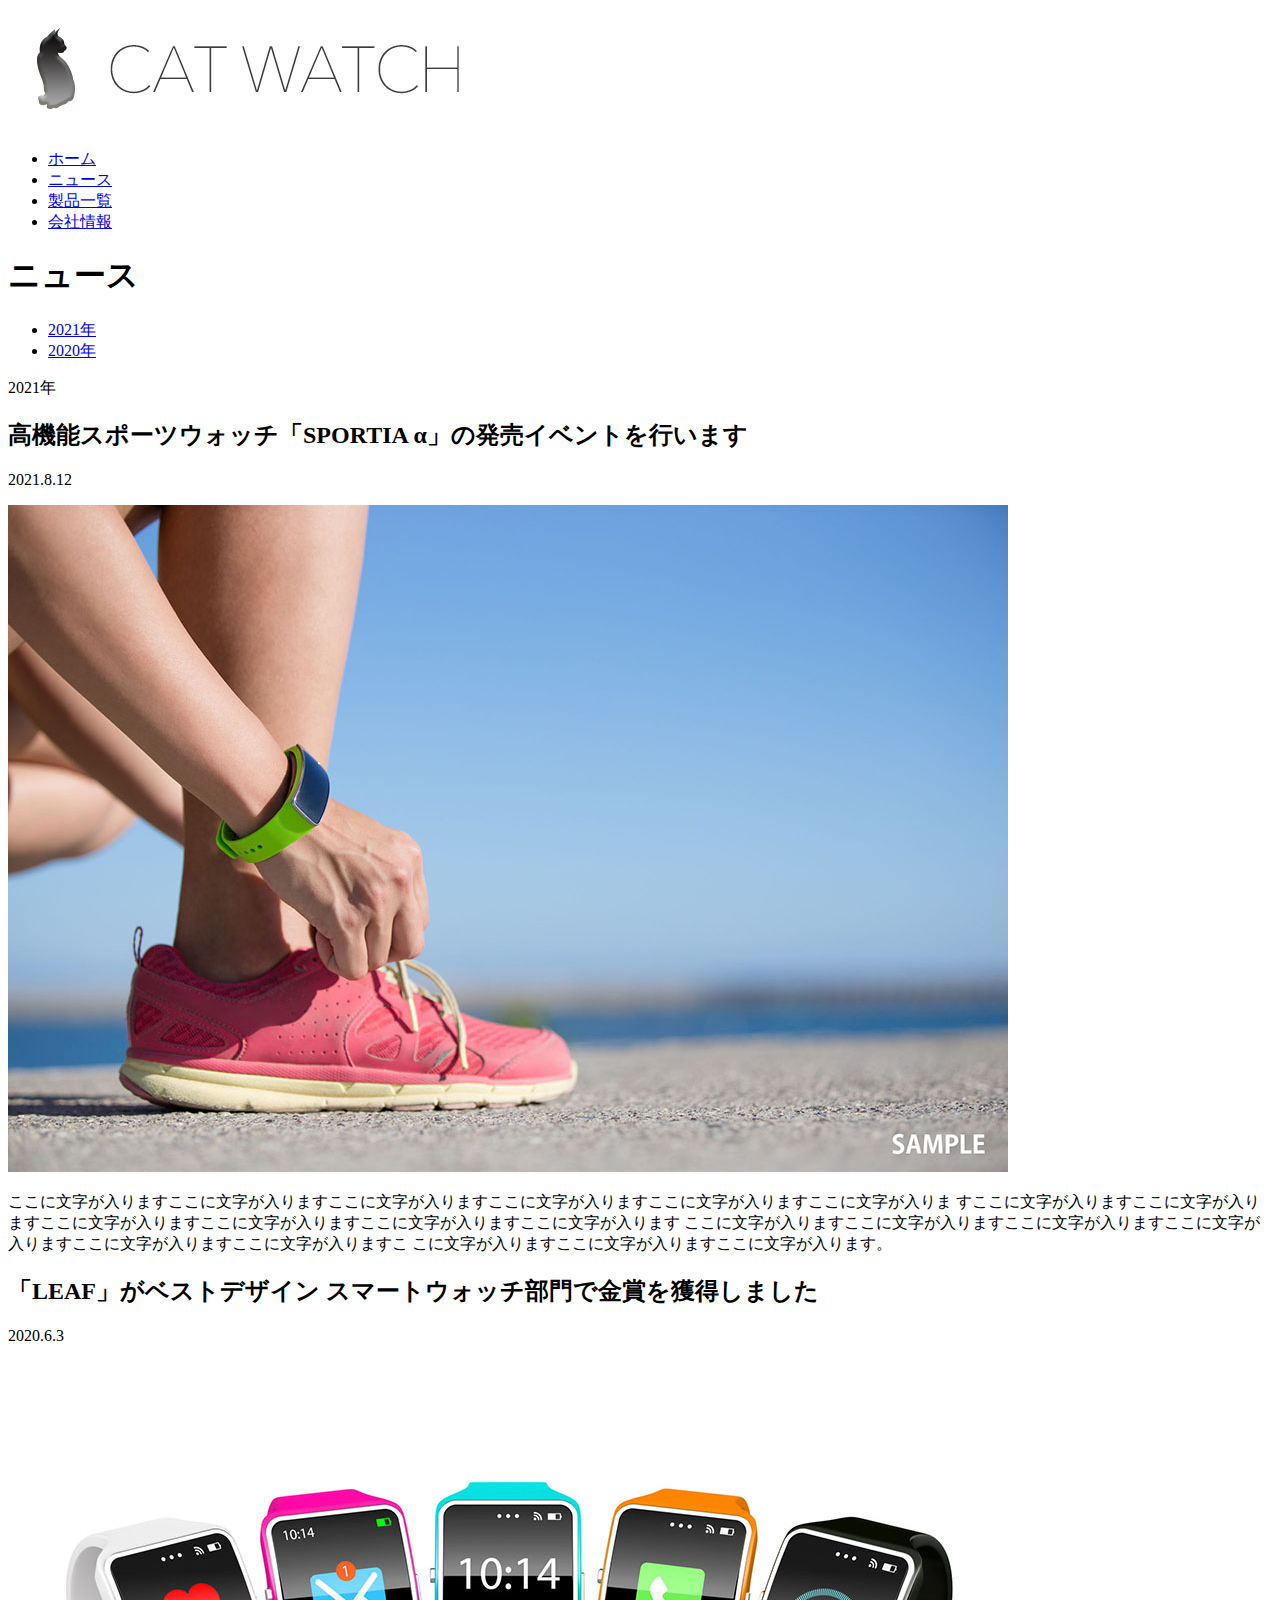
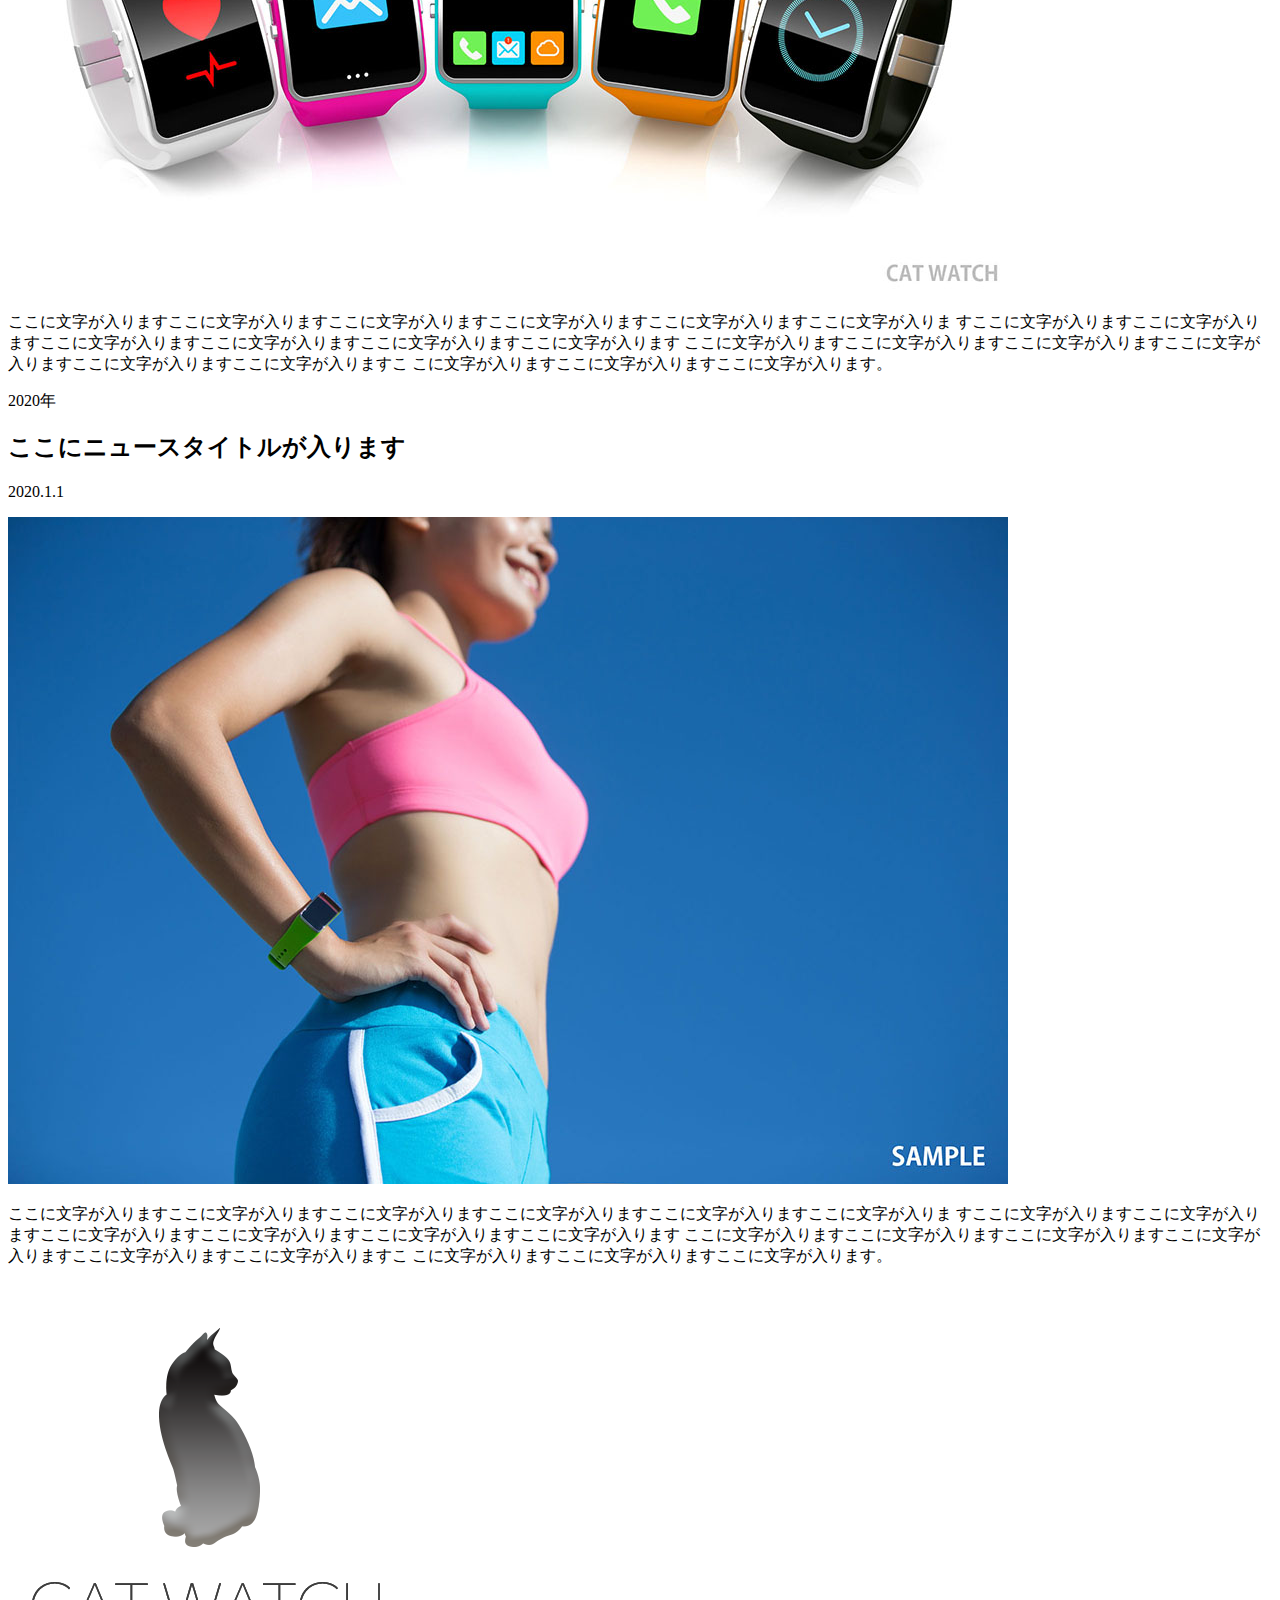
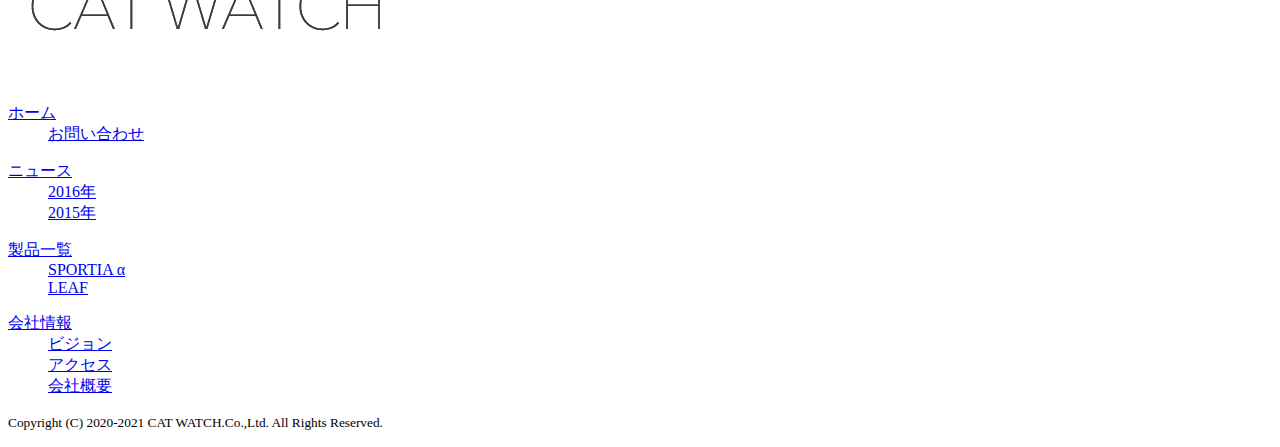
==== news.html @ 2f246fbe "Create news.html" ====
<!doctype html>
<html>
<head>
  <meta charset="UTF-8">
  <title>CAT WATCH - ニュース</title>
  <link rel="shortcut icon" type="image/x-icon" href="images/favicon.ico">
  <link rel="stylesheet" type="text/css" href="http://yui.yahooapis.com/3.18.1/build/cssreset/cssreset-min.css">
  <link rel="stylesheet" type="text/css" href="css/common.css">
  <link rel="stylesheet" type="text/css" href="css/page.css">
</head>
<body>
  <!-- 共通ヘッダー -->
  <header>
    <div class="headerContent">
      <div class="logo"><a href="index.html"><img src="images/logo.png" alt="株式会社 CAT WATCH"></a></div>
    </div>
    <nav class="globalNavigation">
      <ul>
        <li><a href="index.html">ホーム</a></li>
        <li class="current"><a href="news.html">ニュース</a></li>
        <li><a href="product.html">製品一覧</a></li>
        <li><a href="company.html">会社情報</a></li>
      </ul>
    </nav>
  </header>
  <!-- おわり／共通ヘッダー -->
  <!-- メインコンテンツ -->
  <main class="content thin news">
    <h1>ニュース</h1>
    <ul class="localNavigation">
      <li><a href="#2021">2021年</a></li>
      <li><a href="#2020">2020年</a></li>
    </ul>
    <p class="year" id="2021">2021年</p>
    <div class="newsList">
      <article id="news20210812">
        <h2>高機能スポーツウォッチ「SPORTIA α」の発売イベントを行います</h2>
        <p class="date">2021.8.12</p>
        <div class="summary">
          <div><img src="images/photo_01.jpg" alt="SPORTIA α を付けて運動する女性の写真" class="border"></div>
          <p>ここに文字が入りますここに文字が入りますここに文字が入りますここに文字が入りますここに文字が入りますここに文字が入りま  すここに文字が入りますここに文字が入りますここに文字が入りますここに文字が入りますここに文字が入りますここに文字が入ります  ここに文字が入りますここに文字が入りますここに文字が入りますここに文字が入りますここに文字が入りますここに文字が入りますこ  こに文字が入りますここに文字が入りますここに文字が入ります。</p>
        </div>
      </article>
      <article id="news20200603">
        <h2>「LEAF」がベストデザイン スマートウォッチ部門で金賞を獲得しました</h2>
        <p class="date">2020.6.3</p>
        <div class="summary">
          <div><img src="images/watch_l01.jpg" alt="LEAF イメージ画像" class="border"></div>
          <p>ここに文字が入りますここに文字が入りますここに文字が入りますここに文字が入りますここに文字が入りますここに文字が入りま  すここに文字が入りますここに文字が入りますここに文字が入りますここに文字が入りますここに文字が入りますここに文字が入ります  ここに文字が入りますここに文字が入りますここに文字が入りますここに文字が入りますここに文字が入りますここに文字が入りますこ  こに文字が入りますここに文字が入りますここに文字が入ります。</p>
        </div>
      </article>
    </div>
    <p class="year" id="2020">2020年</p>
    <div class="newsList">
      <article class="new" id="news20200101">
        <h2>ここにニュースタイトルが入ります</h2>
        <p class="date">2020.1.1</p>
        <div class="summary">
          <div><img src="images/photo_02.jpg" alt="SPORTIA α イメージ画像" class="border"></div>
          <p>ここに文字が入りますここに文字が入りますここに文字が入りますここに文字が入りますここに文字が入りますここに文字が入りま  すここに文字が入りますここに文字が入りますここに文字が入りますここに文字が入りますここに文字が入りますここに文字が入ります  ここに文字が入りますここに文字が入りますここに文字が入りますここに文字が入りますここに文字が入りますここに文字が入りますこ  こに文字が入りますここに文字が入りますここに文字が入ります。</p>
        </div>
      </article>
    </div>
  </main>
  <!-- おわり／メインコンテンツ -->
  <!-- 共通フッター -->
  <footer>
    <div class="siteLinks">
      <div class="inner">
        <div class="logo"><img src="images/logo_square.png" alt="株式会社 CAT WATCH"></div>
        <div class="linkList">
          <dl>
            <dt><a href="index.html">ホーム</a></dt>
            <dd><a href="index.html#contact">お問い合わせ</a></dd>
          </dl>
          <dl>
            <dt><a href="news.html">ニュース</a></dt>
            <dd><a href="news.html#2016">2016年</a></dd>
            <dd><a href="news.html#2015">2015年</a></dd>
          </dl>
          <dl>
            <dt><a href="product.html">製品一覧</a></dt>
            <dd><a href="product.html#sportia_a">SPORTIA α</a></dd>
            <dd><a href="product.html#leaf">LEAF</a></dd>
          </dl>
          <dl>
            <dt><a href="company.html">会社情報</a></dt>
            <dd><a href="company.html#vision">ビジョン</a></dd>
            <dd><a href="company.html#access">アクセス</a></dd>
            <dd><a href="company.html#detail">会社概要</a></dd>
          </dl>
        </div>
      </div>
    </div>
    <p><small class="copyright"> Copyright (C) 2020-2021 CAT WATCH.Co.,Ltd. All Rights Reserved.</small></p>
  </footer>
  <!-- おわり／共通フッター -->
</body>
</html>
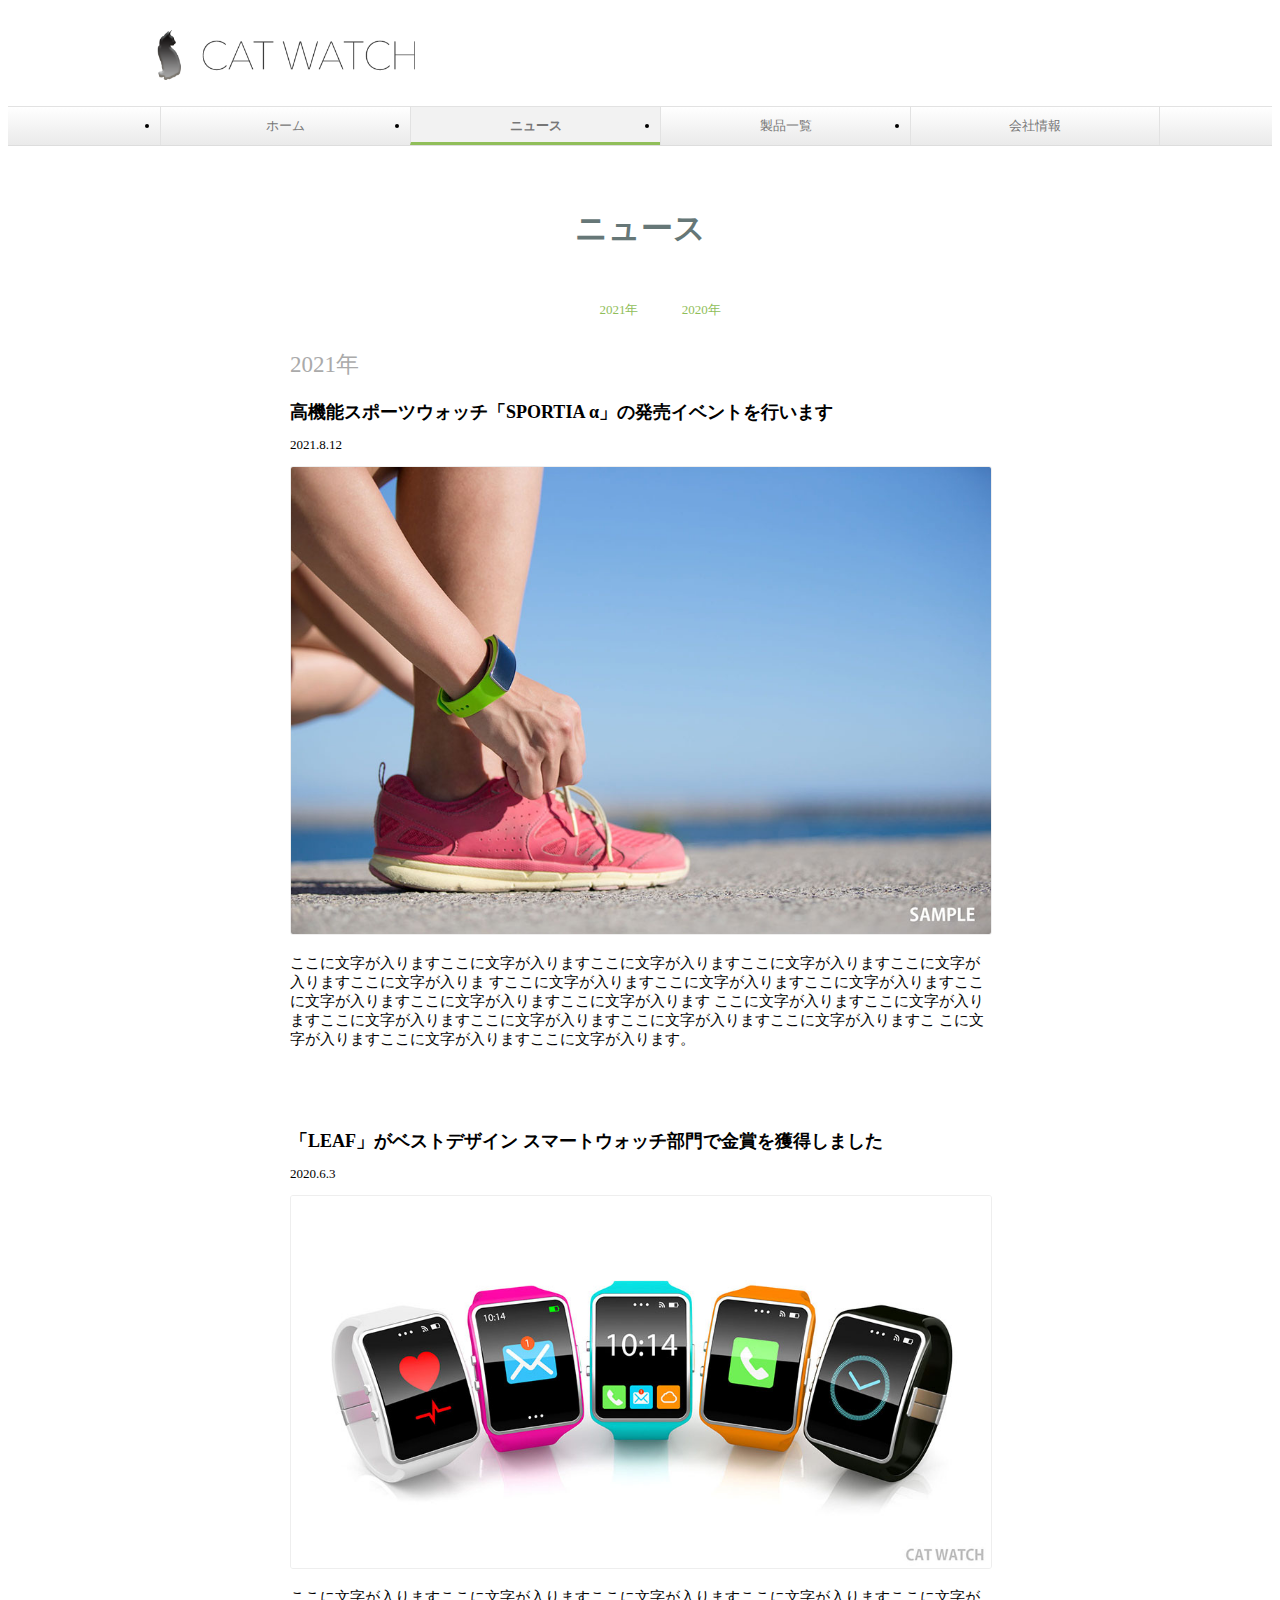
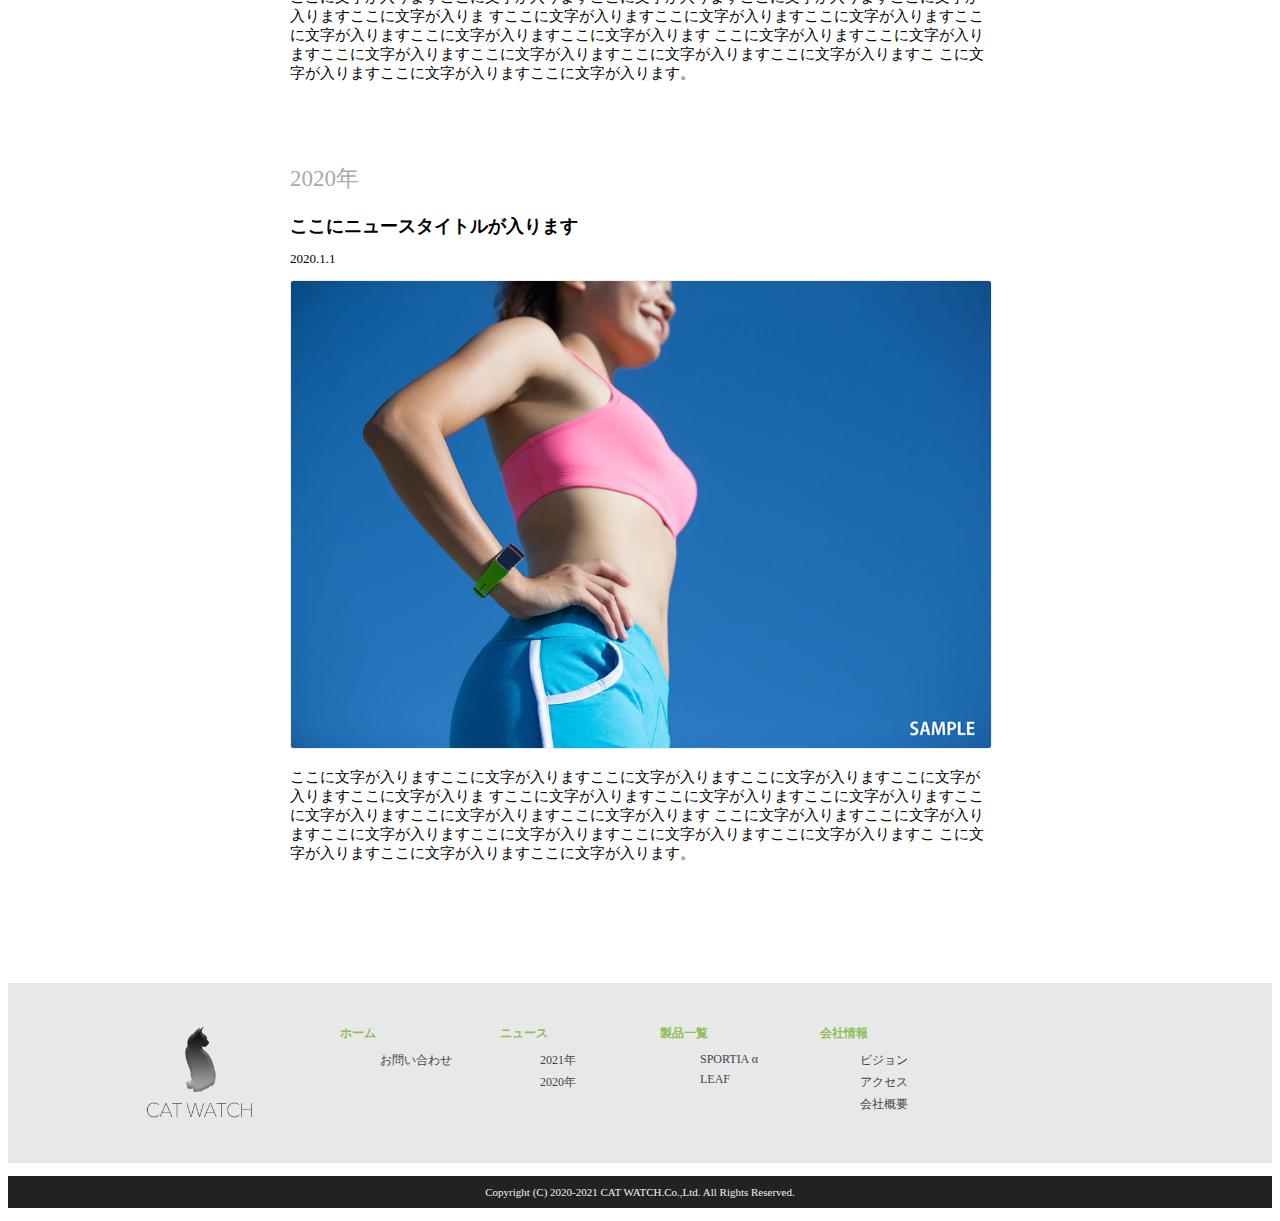
==== commit d3897f45: "Update news.html" ====
--- a/news.html
+++ b/news.html
@@ -33,7 +33,7 @@
     </ul>
     <p class="year" id="2021">2021年</p>
     <div class="newsList">
-      <article id="news20210812">
+      <article id="news20210812_01">
         <h2>高機能スポーツウォッチ「SPORTIA α」の発売イベントを行います</h2>
         <p class="date">2021.8.12</p>
         <div class="summary">
@@ -52,7 +52,7 @@
     </div>
     <p class="year" id="2020">2020年</p>
     <div class="newsList">
-      <article class="new" id="news20200101">
+      <article class="new" id="news20200101_01">
         <h2>ここにニュースタイトルが入ります</h2>
         <p class="date">2020.1.1</p>
         <div class="summary">
@@ -75,8 +75,8 @@
           </dl>
           <dl>
             <dt><a href="news.html">ニュース</a></dt>
-            <dd><a href="news.html#2016">2016年</a></dd>
-            <dd><a href="news.html#2015">2015年</a></dd>
+            <dd><a href="news.html#2021">2021年</a></dd>
+            <dd><a href="news.html#2020">2020年</a></dd>
           </dl>
           <dl>
             <dt><a href="product.html">製品一覧</a></dt>
--- a/css/common.css
+++ b/css/common.css
@@ -0,0 +1,167 @@
+@charset "UTF-8";
+
+/***************
+  common共通
+****************/
+
+body {
+  font-size: 13px;
+}
+
+a:link,
+a:visited {
+  color:#90BE59;
+}
+
+img.border {
+  border: 1px solid #eee;
+  border-radius: 3px;
+}
+
+/***************
+  header
+****************/
+
+/* headerContent */
+
+header .headerContent {
+  margin: 0 auto;
+  padding: 10px 0;
+  width: 1000px;
+}
+
+header .headerContent .logo img {
+  width: 300px;
+}
+
+/* globalNavigation */
+
+header nav.globalNavigation {
+  background: linear-gradient(to bottom,  #ffffff 0%,#eaeaea 99%);
+  border-bottom: 1px solid #ddd;
+  border-top: 1px solid #e2e2e2;
+}
+
+header nav.globalNavigation ul {
+  margin: 0 auto;
+  overflow: hidden;
+  width: 1000px;
+}
+
+header nav.globalNavigation ul li {
+  border-left: 1px solid #e2e2e2;
+  float: left;
+  width: 249px;
+}
+
+header nav.globalNavigation ul li:last-child {
+  border-right: 1px solid #e2e2e2;
+  width: 248px;
+}
+
+header nav.globalNavigation ul li a {
+  color: #777;
+  display: block;
+  padding: 10px 30px;
+  text-align: center;
+  text-decoration: none;
+}
+
+header nav.globalNavigation ul li a:hover {
+  background: #f8f8f8;
+}
+
+header nav.globalNavigation ul li.current {
+  background: #f2f2f2;
+  border-bottom: 3px solid #90BE59;
+  font-weight: bold;
+}
+
+header nav.globalNavigation ul li.current a {
+  background: none;
+  margin-bottom: -3px;
+}
+
+/* mainImage */
+
+header .mainImage {
+  height: 440px;
+  margin: 30px auto 50px;
+  width: 1000px;
+}
+
+header .mainImage .imageScroll {
+  border: 1px solid #eee;
+  border-radius: 3px;
+}
+
+header .mainImage img {
+  display: block;
+  margin: 0 auto;
+  max-height: 400px;
+  max-width: 100%;
+}
+
+/***************
+  footer
+****************/
+
+/* footerNavigation */
+
+footer .siteLinks {
+  background: #e8e8e8;
+  padding: 30px;
+}
+
+footer .siteLinks .inner {
+  margin: 0 auto;
+  overflow: hidden;
+  width: 1000px;
+}
+
+footer .siteLinks .logo {
+  float: left;
+  width: 200px;
+}
+
+footer .siteLinks .linkList {
+  overflow: hidden;
+}
+
+footer .siteLinks .logo img {
+  display: block;
+  width: 120px;
+}
+
+footer .siteLinks .linkList dl {
+  float: left;
+  font-size: 12px;
+  width: 160px;
+}
+
+footer .siteLinks .linkList dl dt {
+  font-weight: bold;
+  margin-bottom: 10px;
+}
+
+footer .siteLinks .linkList dl dt a {
+  text-decoration: none;
+}
+
+footer .siteLinks .linkList dl dd {
+  margin-bottom: 5px;
+}
+
+footer .siteLinks .linkList dl dd a {
+  color:#444;
+  text-decoration: none;
+}
+
+footer small {
+  background: #222;
+  color: #f2f2f2;
+  display: block;
+  font-size: 11px;
+  padding: 10px 0;
+  text-align: center;
+}
--- a/css/page.css
+++ b/css/page.css
@@ -0,0 +1,66 @@
+@charset "UTF-8";
+
+/***************
+  common共通
+****************/
+
+main {
+  margin: 0 auto;
+  padding: 40px 0;
+  width: 1000px;
+}
+
+main.thin {
+  width: 700px;
+}
+
+main h1 {
+  color: #677;
+  font-size: 32px;
+  margin-bottom: 50px;
+  text-align: center;
+}
+
+/* localNavigation */
+
+.localNavigation {
+  margin-bottom: 30px;
+  text-align: center;
+}
+
+.localNavigation li {
+  display: inline-block;
+  margin: 0 20px;
+}
+
+.localNavigation li a {
+  text-decoration: none;
+}
+
+/***************
+  news page
+****************/
+
+.news .year {
+  font-size: 23px;
+  margin-bottom: 20px;
+  color: #aaa;
+}
+
+.news .newsList article {
+  margin-bottom: 80px;
+}
+
+.news .newsList article h2 {
+  font-size: 18px;
+  margin-bottom: 10px;
+}
+
+.news .newsList article .summary p {
+  font-size: 15px;
+  margin-bottom: 1em;
+}
+
+.news .newsList article .summary img {
+  width: 100%;
+}
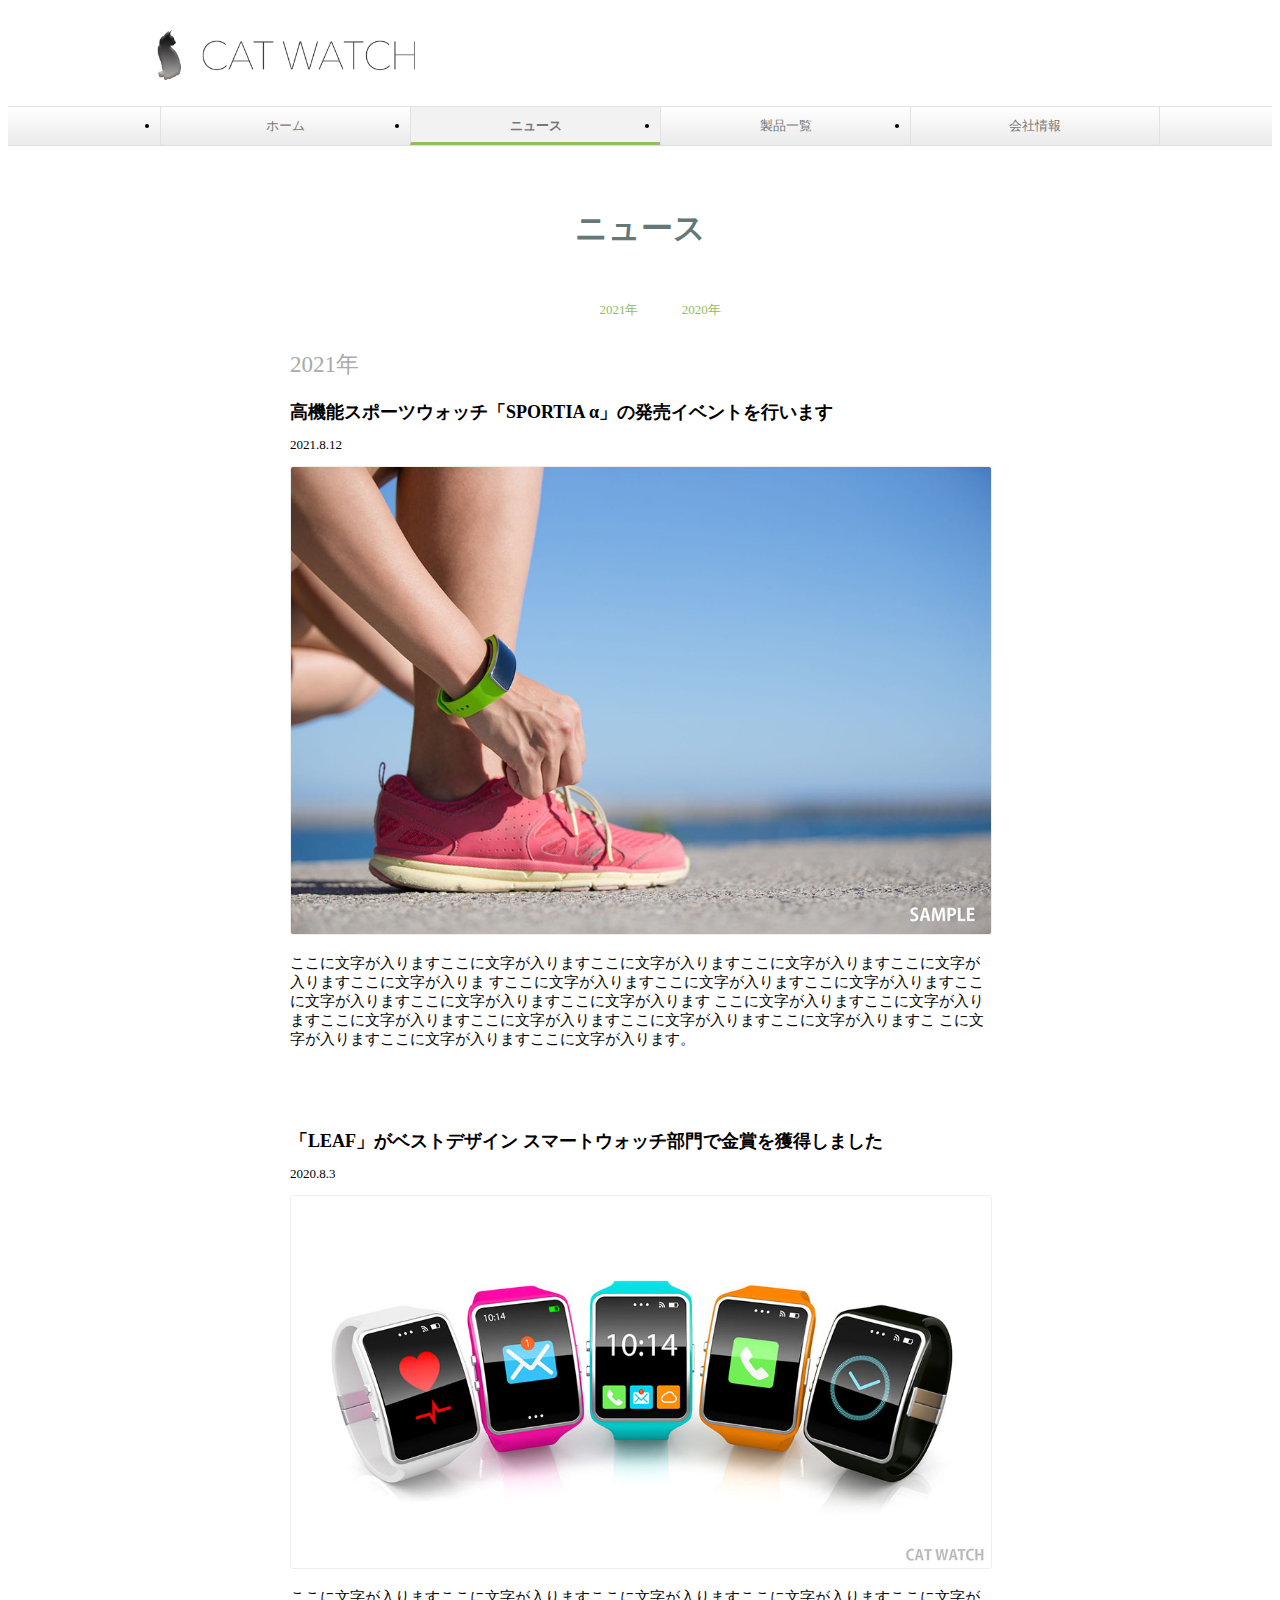
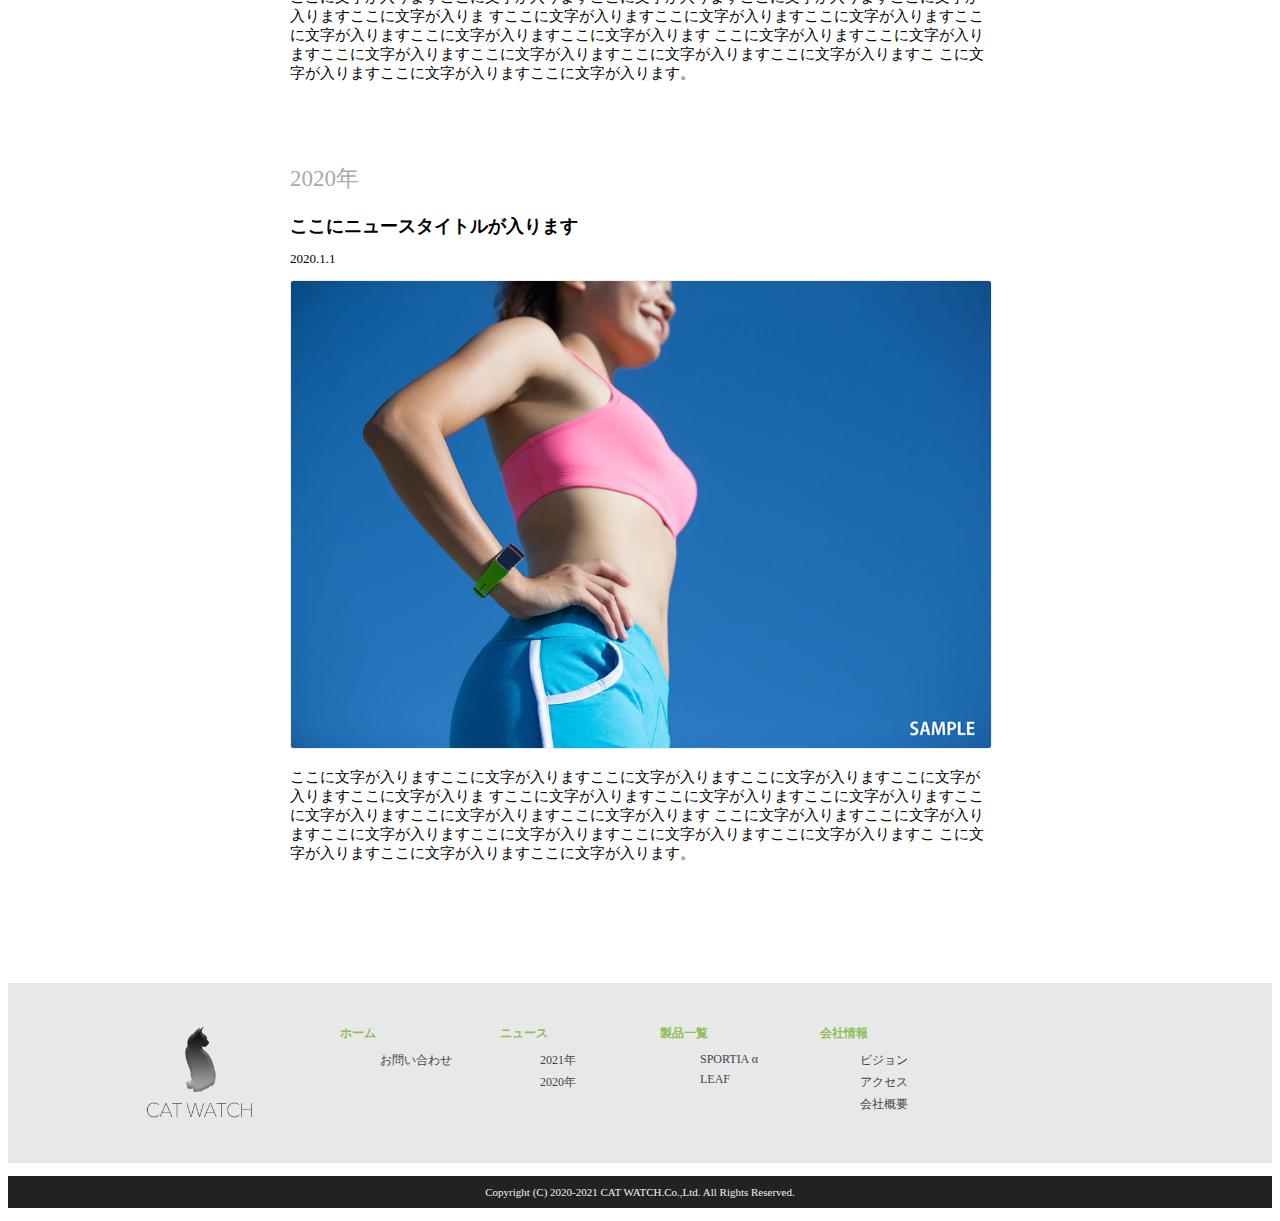
==== commit 6f5e3664: "Update news.html" ====
--- a/news.html
+++ b/news.html
@@ -41,9 +41,9 @@
           <p>ここに文字が入りますここに文字が入りますここに文字が入りますここに文字が入りますここに文字が入りますここに文字が入りま  すここに文字が入りますここに文字が入りますここに文字が入りますここに文字が入りますここに文字が入りますここに文字が入ります  ここに文字が入りますここに文字が入りますここに文字が入りますここに文字が入りますここに文字が入りますここに文字が入りますこ  こに文字が入りますここに文字が入りますここに文字が入ります。</p>
         </div>
       </article>
-      <article id="news20200603">
+      <article id="news20200803">
         <h2>「LEAF」がベストデザイン スマートウォッチ部門で金賞を獲得しました</h2>
-        <p class="date">2020.6.3</p>
+        <p class="date">2020.8.3</p>
         <div class="summary">
           <div><img src="images/watch_l01.jpg" alt="LEAF イメージ画像" class="border"></div>
           <p>ここに文字が入りますここに文字が入りますここに文字が入りますここに文字が入りますここに文字が入りますここに文字が入りま  すここに文字が入りますここに文字が入りますここに文字が入りますここに文字が入りますここに文字が入りますここに文字が入ります  ここに文字が入りますここに文字が入りますここに文字が入りますここに文字が入りますここに文字が入りますここに文字が入りますこ  こに文字が入りますここに文字が入りますここに文字が入ります。</p>
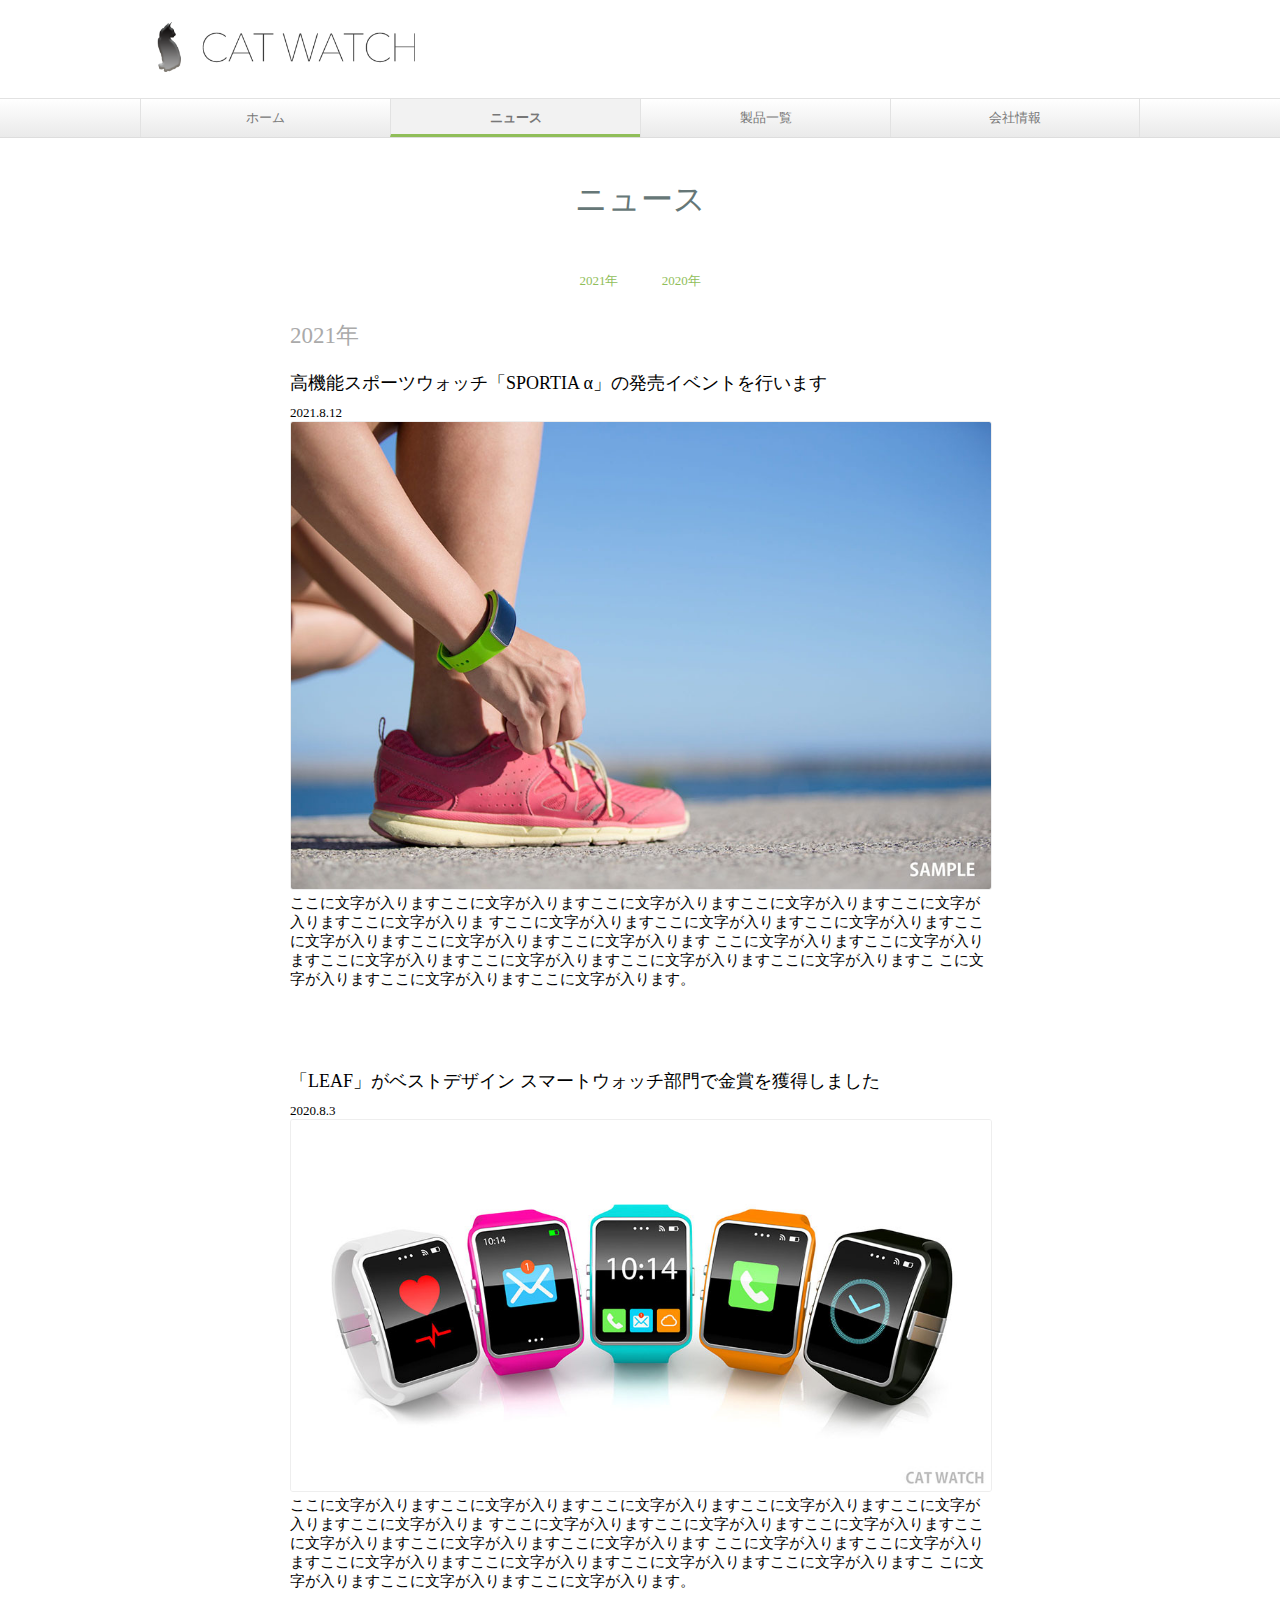
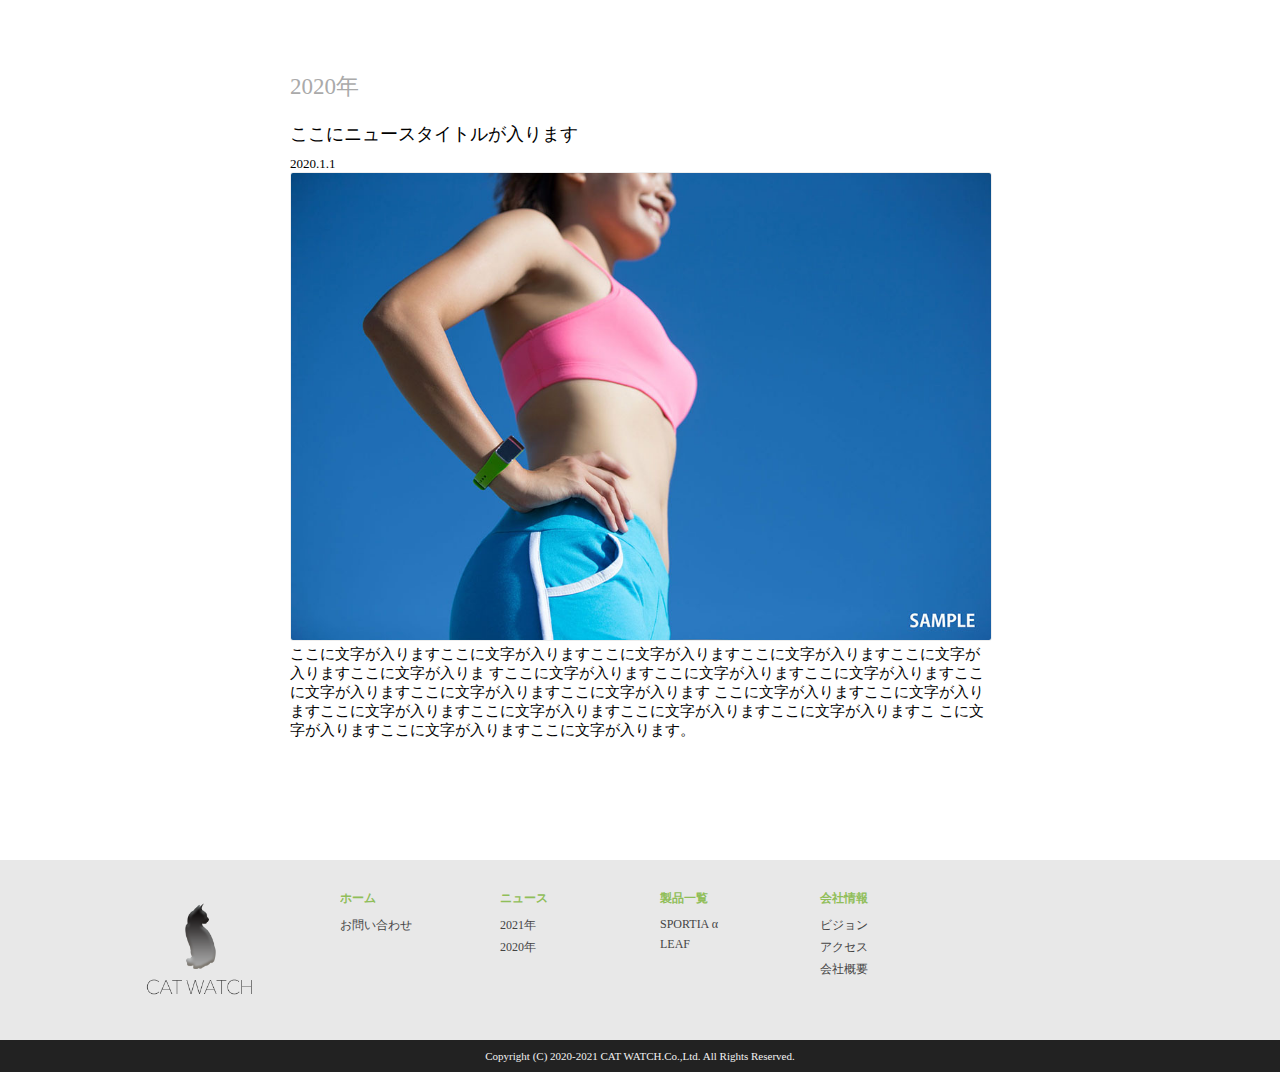
==== commit d8e13d48: "Update news.html" ====
--- a/news.html
+++ b/news.html
@@ -4,7 +4,7 @@
   <meta charset="UTF-8">
   <title>CAT WATCH - ニュース</title>
   <link rel="shortcut icon" type="image/x-icon" href="images/favicon.ico">
-  <link rel="stylesheet" type="text/css" href="http://yui.yahooapis.com/3.18.1/build/cssreset/cssreset-min.css">
+  <link rel="stylesheet" type="text/css" href="css/cssreset-min.css">
   <link rel="stylesheet" type="text/css" href="css/common.css">
   <link rel="stylesheet" type="text/css" href="css/page.css">
 </head>
--- a/css/cssreset-min.css
+++ b/css/cssreset-min.css
@@ -0,0 +1,10 @@
+@charset "UTF-8";
+
+/*
+YUI 3.18.1 (build f7e7bcb)
+Copyright 2014 Yahoo! Inc. All rights reserved.
+Licensed under the BSD License.
+http://yuilibrary.com/license/
+*/
+
+html{color:#000;background:#FFF}body,div,dl,dt,dd,ul,ol,li,h1,h2,h3,h4,h5,h6,pre,code,form,fieldset,legend,input,textarea,p,blockquote,th,td{margin:0;padding:0}table{border-collapse:collapse;border-spacing:0}fieldset,img{border:0}address,caption,cite,code,dfn,em,strong,th,var{font-style:normal;font-weight:normal}ol,ul{list-style:none}caption,th{text-align:left}h1,h2,h3,h4,h5,h6{font-size:100%;font-weight:normal}q:before,q:after{content:''}abbr,acronym{border:0;font-variant:normal}sup{vertical-align:text-top}sub{vertical-align:text-bottom}input,textarea,select{font-family:inherit;font-size:inherit;font-weight:inherit;*font-size:100%}legend{color:#000}#yui3-css-stamp.cssreset{display:none}
